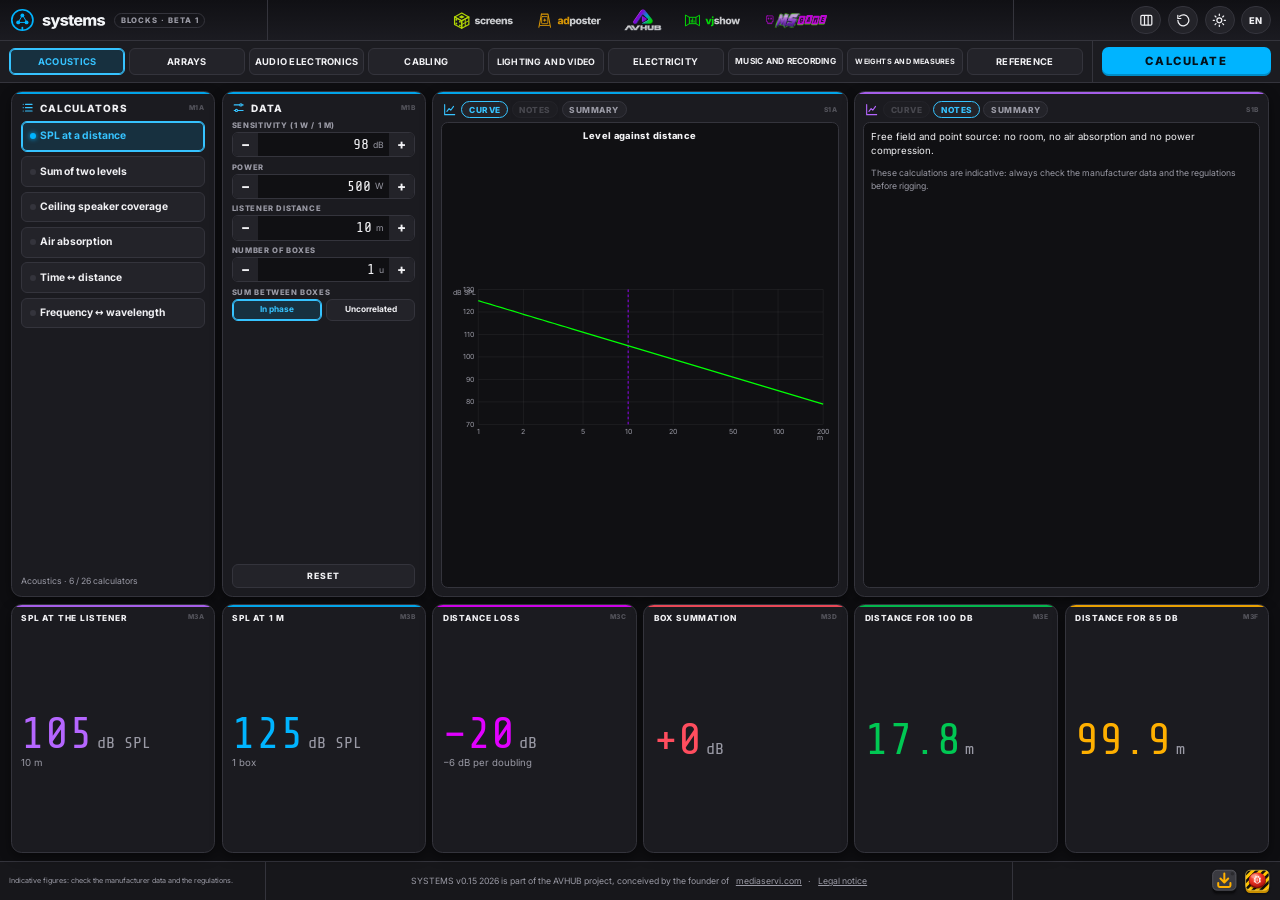
==== blocks/index.html @ 03fbb6fd "v0.15 (beta): SYSTEMS en una pantalla (BLOCKS beta 1) en blocks/ y pie común nuevo Co-Authored-By: C" ====
<!doctype html>
<html lang="es" data-tema="oscuro">
<head>
<meta charset="utf-8">
<meta name="viewport" content="width=device-width, initial-scale=1, viewport-fit=cover">
<title>SYSTEMS · BLOCKS beta</title>
<meta name="robots" content="noindex">
<meta name="description" content="Beta de la interfaz BLOCKS de AVHUB (todo en una pantalla) aplicada a los calculadores de SYSTEMS.">
<meta name="theme-color" content="#0e0e11">
<link rel="icon" href="../assets/favicon.svg" type="image/svg+xml">
<link rel="stylesheet" href="blocks.css?v=0.15">
</head>
<body>
<!-- SYSTEMS · BLOCKS beta · mediaservi.com · GPL-3.0 · misma plantilla de bloques fijos que SCREENS (blocks.css), con los calculadores de calculos.js -->
<div id="app"></div>
<noscript>SYSTEMS necesita JavaScript.</noscript>
<script src="../credito.js?v=0.15"></script>
<script src="../fallo.js?v=0.15"></script>
<script src="../instalar.js?v=0.15"></script>
<script type="module" src="systems.js?v=0.15"></script>
</body>
</html>
---- blocks/blocks.css ----
/* SYSTEMS · BLOCKS beta · interfaz por bloques fijos de AVHUB (la misma plantilla que SCREENS) · mediaservi.com · GPL-3.0
   Cabecera (logos) · franja de grupos y CALCULAR · rejilla de 6 × 3 · pie. Nada se desplaza por fuera en escritorio y TV:
   todo se mide en «u» (una 1920.ª parte del ancho o una 1080.ª del alto, lo que antes se acabe). En el móvil los bloques se apilan. */
@font-face { font-family: 'Inter'; font-weight: 400 600; font-display: swap; src: url(../assets/fonts/inter-latin-400-normal.woff2) format('woff2'); }
@font-face { font-family: 'Inter'; font-weight: 700; font-display: swap; src: url(../assets/fonts/inter-latin-700-normal.woff2) format('woff2'); }
@font-face { font-family: 'Inter'; font-weight: 800 900; font-display: swap; src: url(../assets/fonts/inter-latin-800-normal.woff2) format('woff2'); }
@font-face { font-family: 'Share Tech Mono'; font-weight: 400; font-display: swap; src: url(../assets/fonts/share-tech-mono-latin-400-normal.woff2) format('woff2'); }
:root { --u: min(calc(100vw / 1920), calc(100dvh / 1080)); color-scheme: dark;
  --fondo: #0e0e11; --franja: #17171b; --franja2: #1c1c21; --blk: #1b1b20; --blk2: #232329; --linea: #34343c; --txt: #f1f1f4; --tenue: #9a9aa5; --campo: #101013;
  --marca: #00b4ff; --marca-txt: #36c3ff; --sombra: 0 calc(var(--u) * 6) calc(var(--u) * 18) rgba(0, 0, 0, .45); --rejilla: rgba(255, 255, 255, .09); }
:root[data-tema="claro"] { color-scheme: light; --fondo: #b9bcc3; --franja: #d3d5da; --franja2: #c8cad0; --blk: #e3e4e8; --blk2: #d6d8dd; --linea: #a4a7b0; --txt: #17181c; --tenue: #555963; --campo: #f0f1f3;
  --marca: #0a8fd0; --marca-txt: #00679c; --sombra: 0 calc(var(--u) * 5) calc(var(--u) * 14) rgba(40, 44, 56, .28); --rejilla: rgba(0, 0, 0, .12); }
* { box-sizing: border-box; }
html, body { margin: 0; height: 100%; overflow: hidden; background: var(--fondo); color: var(--txt); font-family: Inter, system-ui, Arial, sans-serif; font-size: calc(var(--u) * 17); -webkit-font-smoothing: antialiased; }
button, input, select { font: inherit; color: inherit; }
button { cursor: pointer; }
.blocks { position: fixed; inset: 0; display: grid; grid-template-columns: minmax(0, 1fr); grid-template-rows: calc(var(--u) * 62) calc(var(--u) * 62) minmax(0, 1fr) calc(var(--u) * 58); }
.franja { display: grid; min-height: 0; min-width: 0; border-bottom: 1px solid var(--linea); background: var(--franja); }
.franja > * { display: flex; align-items: center; min-width: 0; padding: 0 calc(var(--u) * 14); gap: calc(var(--u) * 10); }
.franja > * + * { border-left: 1px solid var(--linea); }
.f-h1 { grid-template-columns: 400fr 1120fr 400fr; background: linear-gradient(180deg, #101014, #1b1b21); border-bottom-color: #34343c; color: #f1f1f4; }
.f-hm { grid-template-columns: 1638fr 282fr; background: var(--franja2); }
.f-f1 { grid-template-columns: 398fr 1120fr 402fr; border-top: 1px solid var(--linea); border-bottom: 0; }
.marca { display: flex; align-items: center; border: 0; background: none; padding: 0; height: 100%; }
.marca img { height: calc(var(--u) * 40); width: auto; display: block; }
.chip { font-size: calc(var(--u) * 11.5); font-weight: 800; letter-spacing: .12em; text-transform: uppercase; color: #9a9aa5; border: 1px solid #34343c; border-radius: 99px; padding: calc(var(--u) * 3) calc(var(--u) * 9); white-space: nowrap; }
.fam { justify-content: center; gap: calc(var(--u) * 34) !important; }
.fam a { display: flex; align-items: center; opacity: .82; }
.fam a:hover, .fam a:focus-visible { opacity: 1; outline: none; }
.fam img { height: calc(var(--u) * 26); width: auto; display: block; }
.fam a.hub img { height: calc(var(--u) * 34); }
.h1r { justify-content: flex-end; }
.ic-bt { flex: none; display: inline-flex; align-items: center; justify-content: center; min-width: calc(var(--u) * 42); height: calc(var(--u) * 42); border-radius: 99px; border: 1px solid #34343c; background: #232329; color: #f1f1f4; padding: 0 calc(var(--u) * 10); font-size: calc(var(--u) * 14); font-weight: 800; letter-spacing: .06em; text-decoration: none; }
.ic-bt:hover, .ic-bt:focus-visible { border-color: var(--marca); color: var(--marca); outline: none; }
.ic-bt svg { width: calc(var(--u) * 22); height: calc(var(--u) * 22); }
.grupos { gap: calc(var(--u) * 6) !important; }
.tog { flex: 1 1 0; min-width: 0; display: inline-flex; align-items: center; justify-content: center; gap: calc(var(--u) * 6); min-height: calc(var(--u) * 40); padding: 0 calc(var(--u) * 8); border-radius: calc(var(--u) * 9); border: 1px solid var(--linea); background: var(--blk2); font-size: calc(var(--u) * 14); font-weight: 700; letter-spacing: .03em; text-transform: uppercase; white-space: nowrap; overflow: hidden; }
.tog:hover { border-color: var(--marca-txt); }
.tog[aria-pressed="true"] { border-color: var(--marca-txt); color: var(--marca-txt); background: color-mix(in srgb, var(--marca) 14%, var(--blk)); box-shadow: inset 0 0 0 1px var(--marca-txt); }
.pri { flex: 1; min-height: calc(var(--u) * 44); border: 0; border-radius: calc(var(--u) * 10); background: var(--marca); color: #04121b; font-weight: 900; letter-spacing: .14em; font-size: calc(var(--u) * 17); text-transform: uppercase; box-shadow: inset 0 calc(var(--u) * -3) 0 rgba(0, 0, 0, .22); }
.pri:hover, .pri:focus-visible { filter: brightness(1.12); outline: none; }
.pri.pulso { animation: pulso .5s; }
@keyframes pulso { 50% { filter: brightness(1.5); transform: scale(.97); } }
.sec { min-height: calc(var(--u) * 36); border-radius: calc(var(--u) * 9); border: 1px solid var(--linea); background: var(--blk2); font-size: calc(var(--u) * 13); font-weight: 800; letter-spacing: .1em; text-transform: uppercase; padding: 0 calc(var(--u) * 12); }
.sec:hover, .sec:focus-visible { border-color: var(--marca-txt); color: var(--marca-txt); outline: none; }
.rejilla { min-height: 0; min-width: 0; display: grid; grid-template-columns: repeat(6, minmax(0, 1fr)); grid-template-rows: repeat(3, minmax(0, 1fr)); gap: calc(var(--u) * 10); padding: calc(var(--u) * 12) calc(var(--u) * 16);
  grid-template-areas: "ma mb s1a s1a s1b s1b" "ma mb s1a s1a s1b s1b" "m3a m3b m3c m3d m3e m3f"; }
.blk { min-width: 0; min-height: 0; display: flex; flex-direction: column; background: var(--blk); border: 1px solid var(--linea); border-radius: calc(var(--u) * 16); box-shadow: var(--sombra); overflow: hidden; position: relative; }
.blk::before { content: ''; position: absolute; left: 0; right: 0; top: 0; height: calc(var(--u) * 4); background: var(--ac, var(--marca)); opacity: .9; }
.blk-cab { flex: none; display: flex; align-items: center; gap: calc(var(--u) * 8); padding: calc(var(--u) * 14) calc(var(--u) * 14) calc(var(--u) * 6); font-size: calc(var(--u) * 15); font-weight: 800; letter-spacing: .1em; text-transform: uppercase; color: var(--tenue); white-space: nowrap; min-width: 0; }
.blk-cab b { color: var(--txt); font-weight: 800; overflow: hidden; text-overflow: ellipsis; min-width: 0; }
.blk-cab svg { flex: none; width: calc(var(--u) * 20); height: calc(var(--u) * 20); color: var(--ac, var(--marca-txt)); }
.blk-cab .sep { flex: 1; }
.blk-cab .id { font-size: calc(var(--u) * 10); letter-spacing: .08em; opacity: .45; }
.blk-cu { flex: 1; min-height: 0; overflow: auto; padding: calc(var(--u) * 4) calc(var(--u) * 14) calc(var(--u) * 12); display: flex; flex-direction: column; gap: calc(var(--u) * 8); scrollbar-width: thin; }
.blk-pie { flex: none; display: flex; gap: calc(var(--u) * 8); padding: 0 calc(var(--u) * 14) calc(var(--u) * 12); }
.blk-pie > * { flex: 1; }
.lista .tog { flex: none; justify-content: flex-start; min-height: calc(var(--u) * 46); text-transform: none; font-size: calc(var(--u) * 15.5); letter-spacing: 0; white-space: normal; line-height: 1.15; text-align: left; padding: calc(var(--u) * 4) calc(var(--u) * 12); }
.lista .tog i { flex: none; width: calc(var(--u) * 9); height: calc(var(--u) * 9); border-radius: 50%; background: var(--linea); }
.lista .tog[aria-pressed="true"] i { background: var(--marca); box-shadow: 0 0 calc(var(--u) * 8) var(--marca); }
.campo { flex: none; display: flex; flex-direction: column; gap: calc(var(--u) * 3); min-width: 0; }
.campo > label { font-size: calc(var(--u) * 11.5); font-weight: 800; letter-spacing: .08em; text-transform: uppercase; color: var(--tenue); white-space: nowrap; overflow: hidden; text-overflow: ellipsis; }
.fila { display: flex; gap: calc(var(--u) * 6); min-width: 0; flex-wrap: wrap; }
.fila .tog { flex: 1 1 30%; min-height: calc(var(--u) * 34); font-size: calc(var(--u) * 12.5); text-transform: none; letter-spacing: 0; white-space: normal; line-height: 1.1; padding: calc(var(--u) * 3) calc(var(--u) * 6); }
.paso { display: flex; align-items: stretch; border: 1px solid var(--linea); border-radius: calc(var(--u) * 9); background: var(--campo); overflow: hidden; min-height: calc(var(--u) * 38); }
.paso button { flex: none; width: calc(var(--u) * 38); border: 0; background: var(--blk2); font-size: calc(var(--u) * 20); font-weight: 800; line-height: 1; }
.paso button:hover { color: var(--marca-txt); }
.paso input { flex: 1; min-width: 0; width: 100%; border: 0; background: transparent; text-align: right; padding: 0 calc(var(--u) * 6); font-family: 'Share Tech Mono', monospace; font-size: calc(var(--u) * 22); outline: none; -moz-appearance: textfield; }
.paso input::-webkit-outer-spin-button, .paso input::-webkit-inner-spin-button { -webkit-appearance: none; }
.paso span { display: flex; align-items: center; padding: 0 calc(var(--u) * 8) 0 0; color: var(--tenue); font-size: calc(var(--u) * 13); white-space: nowrap; }
select.sel { min-height: calc(var(--u) * 38); border: 1px solid var(--linea); border-radius: calc(var(--u) * 9); background: var(--campo); padding: 0 calc(var(--u) * 8); font-size: calc(var(--u) * 14); width: 100%; }
.ayuda { margin: 0; color: var(--tenue); font-size: calc(var(--u) * 13); line-height: 1.35; }
/* las dos vistas grandes */
.blk.pant .blk-cu { padding: 0 calc(var(--u) * 12) calc(var(--u) * 12); overflow: hidden; }
.vistas { display: flex; gap: calc(var(--u) * 5); min-width: 0; flex: 0 1 auto; order: -1; }
.blk.pant .blk-cab svg { order: -2; }
.vistas button:disabled { cursor: default; }
.vistas button { border: 1px solid var(--linea); background: var(--blk2); border-radius: 99px; font-size: calc(var(--u) * 12.5); font-weight: 800; letter-spacing: .06em; text-transform: uppercase; padding: calc(var(--u) * 4) calc(var(--u) * 10); white-space: nowrap; }
.vistas button[aria-pressed="true"] { border-color: var(--marca-txt); color: var(--marca-txt); }
.vis { flex: 1; min-height: 0; display: flex; flex-direction: column; align-items: center; justify-content: center; gap: calc(var(--u) * 6); background: var(--campo); border: 1px solid var(--linea); border-radius: calc(var(--u) * 10); padding: calc(var(--u) * 10); overflow: hidden; }
.vis > svg, .vis > canvas { flex: 1; min-height: 0; max-width: 100%; max-height: 100%; width: 100%; height: auto; }
.vis > canvas { width: auto; aspect-ratio: 1; border-radius: calc(var(--u) * 6); }
.vis svg text { fill: var(--tenue); font-family: Inter, sans-serif; }
.vis svg [stroke="rgba(255,255,255,.08)"] { stroke: var(--rejilla); }
.vis h3 { flex: none; margin: 0; font-size: calc(var(--u) * 14); font-weight: 800; letter-spacing: .04em; text-align: center; }
.vis h3 small { display: block; font-weight: 500; color: var(--tenue); font-size: calc(var(--u) * 12); letter-spacing: 0; }
.ley { flex: none; display: flex; gap: calc(var(--u) * 14); flex-wrap: wrap; justify-content: center; font-size: calc(var(--u) * 12.5); color: var(--tenue); }
.ley i { display: inline-block; width: calc(var(--u) * 14); height: calc(var(--u) * 4); border-radius: 2px; margin-right: calc(var(--u) * 5); vertical-align: middle; }
.escala { flex: none; display: flex; align-items: center; gap: calc(var(--u) * 8); font-size: calc(var(--u) * 12); color: var(--tenue); width: 70%; }
.escala .b { flex: 1; height: calc(var(--u) * 8); border-radius: 99px; background: linear-gradient(90deg, #0b1030, #1244c4, #00b4ff, #00ff04, #ffe100, #ff4d5e); }
.muestra { flex: 1; width: 100%; border-radius: calc(var(--u) * 10); border: 1px solid var(--linea); min-height: calc(var(--u) * 80); }
.vis.texto { align-items: stretch; justify-content: flex-start; overflow: auto; scrollbar-width: thin; }
.tabla { width: 100%; border-collapse: collapse; font-size: calc(var(--u) * 14.5); }
.tabla th { position: sticky; top: 0; background: var(--blk2); text-align: left; font-size: calc(var(--u) * 11.5); letter-spacing: .08em; text-transform: uppercase; color: var(--tenue); padding: calc(var(--u) * 7) calc(var(--u) * 8); }
.tabla td { padding: calc(var(--u) * 7) calc(var(--u) * 8); border-top: 1px solid var(--linea); font-family: 'Share Tech Mono', monospace; }
.resumen { display: grid; grid-template-columns: repeat(2, minmax(0, 1fr)); gap: calc(var(--u) * 8); }
.resumen > div { border: 1px solid var(--linea); border-radius: calc(var(--u) * 9); padding: calc(var(--u) * 8) calc(var(--u) * 10); background: var(--blk); min-width: 0; }
.resumen .t { font-size: calc(var(--u) * 11); font-weight: 800; letter-spacing: .08em; text-transform: uppercase; color: var(--tenue); }
.resumen .v { font-family: 'Share Tech Mono', monospace; font-size: calc(var(--u) * 22); }
.resumen .v small { font-size: .6em; color: var(--tenue); margin-left: .3em; }
.resumen .s { font-size: calc(var(--u) * 12); color: var(--tenue); }
.notas p { margin: 0 0 calc(var(--u) * 8); font-size: calc(var(--u) * 14.5); line-height: 1.45; }
.notas p.av { color: var(--tenue); font-size: calc(var(--u) * 13); }
/* las seis cifras de abajo */
.blk.res .blk-cu { justify-content: center; gap: calc(var(--u) * 2); padding-bottom: calc(var(--u) * 14); overflow: hidden; }
.blk.res .blk-cab b { overflow: visible; flex: 1; }
.blk.res .blk-cab .sep { display: none; }
.blk.res .blk-cab { font-size: calc(var(--u) * 12.5); padding-bottom: 0; white-space: normal; line-height: 1.15; min-height: calc(var(--u) * 46); align-items: flex-start; }
.blk.res .v { font-family: 'Share Tech Mono', monospace; font-size: calc(var(--u) * 66); line-height: 1; color: var(--ac); white-space: nowrap; }
.blk.res .v small { font-size: .38em; color: var(--tenue); margin-left: .25em; }
.blk.res .s { font-size: calc(var(--u) * 14.5); color: var(--tenue); line-height: 1.25; }
.blk.res.vacio { opacity: .45; }
.f-f1 { font-size: calc(var(--u) * 13); color: var(--tenue); }
.f-f1 .cred { justify-content: center; text-align: center; white-space: nowrap; overflow: hidden; }
.f-f1 a { color: inherit; }
.f-f1 .der { justify-content: flex-end; }
.f-f1 .av { white-space: nowrap; overflow: hidden; display: block; line-height: calc(var(--u) * 58); }
:root[data-tema="claro"] .vis svg rect[fill="#17171a"] { fill: #f0f1f3; }
/* móvil y ventanas bajas: los bloques se apilan y la página se desplaza */
@media (max-width: 900px), (max-height: 520px) {
  :root { --u: calc(100vw / 430); }
  html, body { overflow: auto; height: auto; }
  .blocks { position: static; display: block; }
  .franja { display: block; }
  .franja > * { padding: calc(var(--u) * 8) calc(var(--u) * 12); border-left: 0 !important; flex-wrap: wrap; }
  .f-h1 > *:first-child { justify-content: space-between; }
  .fam { gap: calc(var(--u) * 18) !important; }
  .fam img { height: calc(var(--u) * 20); } .fam a.hub img { height: calc(var(--u) * 26); }
  .h1r { justify-content: center; }
  .grupos .tog { flex: 1 1 30%; }
  .rejilla { display: grid; grid-template-columns: repeat(2, minmax(0, 1fr)); grid-template-rows: none; grid-auto-rows: max-content; padding: calc(var(--u) * 10);
    grid-template-areas: "ma ma" "mb mb" "m3a m3b" "m3c m3d" "m3e m3f" "s1a s1a" "s1b s1b"; }
  .blk-cu { overflow: visible; }
  .blk.pant .blk-cu { overflow: visible; }
  .vis { min-height: calc(var(--u) * 260); }
  .vis.texto { max-height: calc(var(--u) * 420); }
  .blk.res .v { font-size: calc(var(--u) * 34); }
  .blk.res .blk-cab { min-height: 0; }
  .f-f1 .cred { white-space: normal; }
  .f-f1 .der { justify-content: center; }
}
@media (min-width: 600px) and (max-width: 900px), (max-height: 520px) and (min-width: 600px) {
  :root { --u: calc(100vw / 860); }
  .rejilla { grid-template-columns: repeat(6, minmax(0, 1fr)); grid-template-areas: "ma ma ma mb mb mb" "m3a m3a m3b m3b m3c m3c" "m3d m3d m3e m3e m3f m3f" "s1a s1a s1a s1b s1b s1b"; }
}
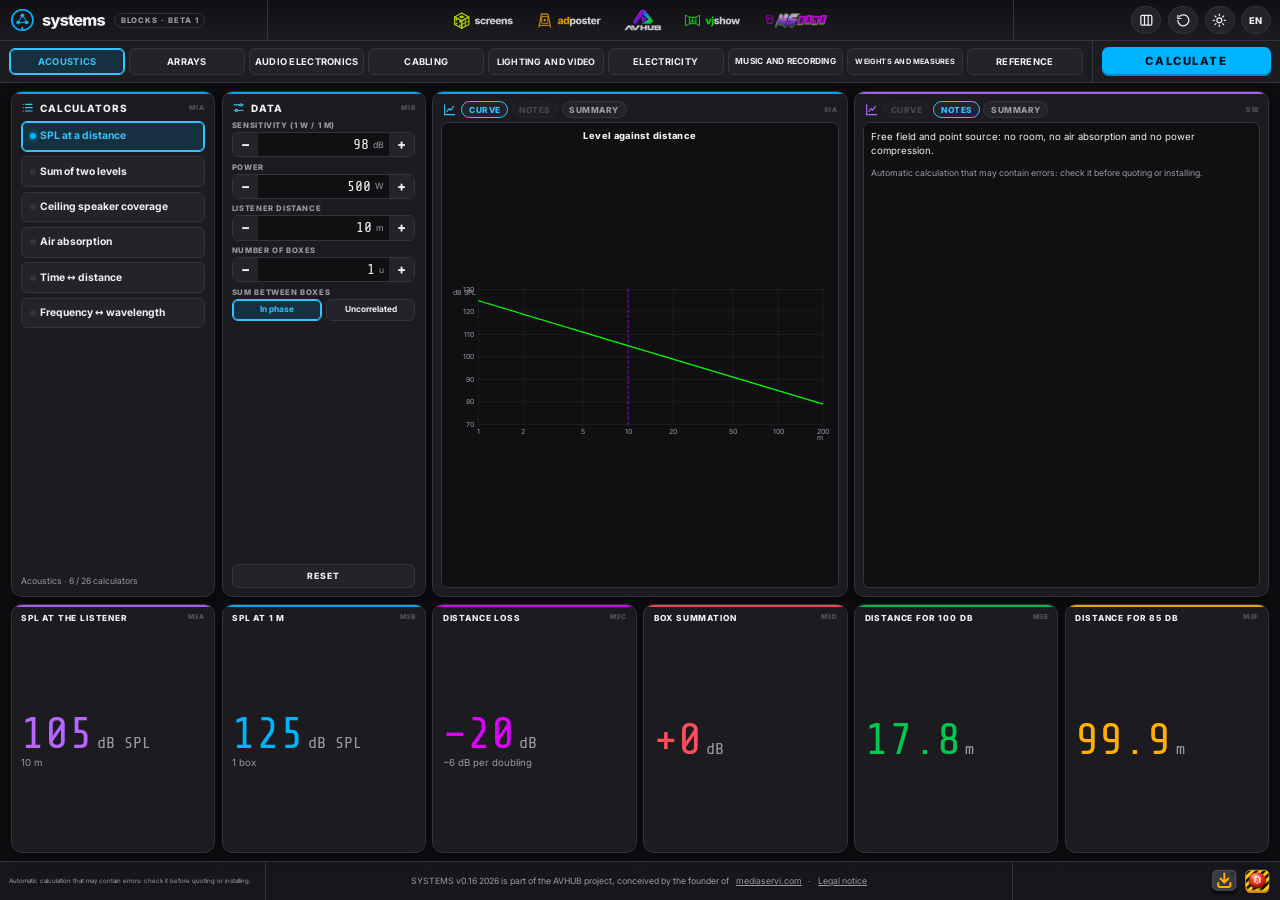
==== commit 0830c3ee: "v0.16 (beta): aviso común de las apps de cálculo («Cálculo automático que puede contener errores: re" ====
--- a/blocks/index.html
+++ b/blocks/index.html
@@ -8,15 +8,15 @@
 <meta name="description" content="Beta de la interfaz BLOCKS de AVHUB (todo en una pantalla) aplicada a los calculadores de SYSTEMS.">
 <meta name="theme-color" content="#0e0e11">
 <link rel="icon" href="../assets/favicon.svg" type="image/svg+xml">
-<link rel="stylesheet" href="blocks.css?v=0.15">
+<link rel="stylesheet" href="blocks.css?v=0.16">
 </head>
 <body>
 <!-- SYSTEMS · BLOCKS beta · mediaservi.com · GPL-3.0 · misma plantilla de bloques fijos que SCREENS (blocks.css), con los calculadores de calculos.js -->
 <div id="app"></div>
 <noscript>SYSTEMS necesita JavaScript.</noscript>
-<script src="../credito.js?v=0.15"></script>
-<script src="../fallo.js?v=0.15"></script>
-<script src="../instalar.js?v=0.15"></script>
-<script type="module" src="systems.js?v=0.15"></script>
+<script src="../credito.js?v=0.16"></script>
+<script src="../fallo.js?v=0.16"></script>
+<script src="../instalar.js?v=0.16"></script>
+<script type="module" src="systems.js?v=0.16"></script>
 </body>
 </html>
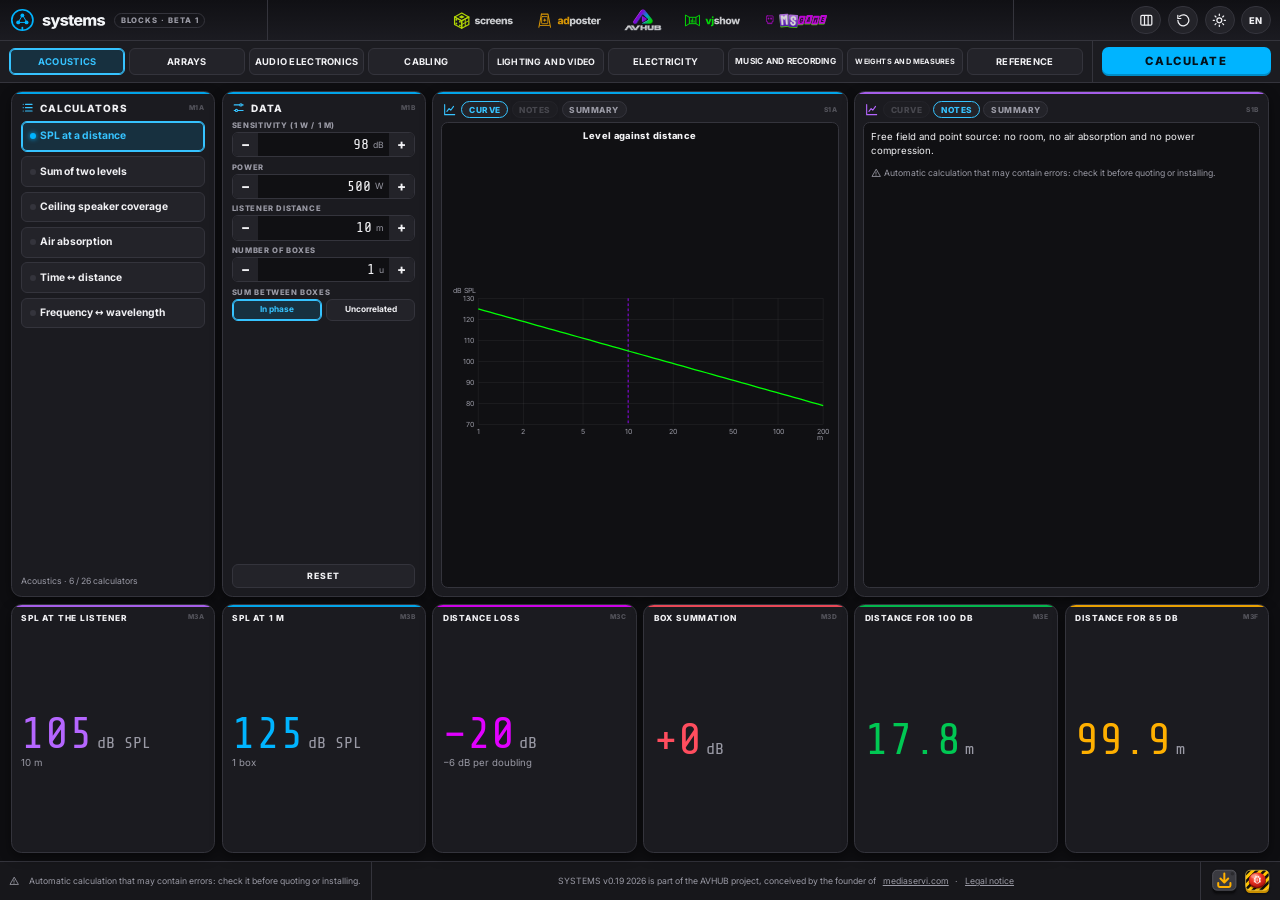
==== commit ecf19e4b: "v0.20 · Correcciones en el móvil vertical: BLOCKS deja escribir números sin perder el cursor, la fil" ====
--- a/blocks/index.html
+++ b/blocks/index.html
@@ -8,15 +8,15 @@
 <meta name="description" content="Beta de la interfaz BLOCKS de AVHUB (todo en una pantalla) aplicada a los calculadores de SYSTEMS.">
 <meta name="theme-color" content="#0e0e11">
 <link rel="icon" href="../assets/favicon.svg" type="image/svg+xml">
-<link rel="stylesheet" href="blocks.css?v=0.16">
+<link rel="stylesheet" href="blocks.css?v=0.20">
 </head>
 <body>
 <!-- SYSTEMS · BLOCKS beta · mediaservi.com · GPL-3.0 · misma plantilla de bloques fijos que SCREENS (blocks.css), con los calculadores de calculos.js -->
 <div id="app"></div>
 <noscript>SYSTEMS necesita JavaScript.</noscript>
-<script src="../credito.js?v=0.16"></script>
-<script src="../fallo.js?v=0.16"></script>
-<script src="../instalar.js?v=0.16"></script>
-<script type="module" src="systems.js?v=0.16"></script>
+<script src="../credito.js?v=0.20"></script>
+<script src="../fallo.js?v=0.20"></script>
+<script src="../instalar.js?v=0.20"></script>
+<script type="module" src="systems.js?v=0.20"></script>
 </body>
 </html>
--- a/blocks/blocks.css
+++ b/blocks/blocks.css
@@ -143,3 +143,17 @@
   :root { --u: calc(100vw / 860); }
   .rejilla { grid-template-columns: repeat(6, minmax(0, 1fr)); grid-template-areas: "ma ma ma mb mb mb" "m3a m3a m3b m3b m3c m3c" "m3d m3d m3e m3e m3f m3f" "s1a s1a s1a s1b s1b s1b"; }
 }
+
+/* v0.17 · aviso del pie: mismo tamaño que los créditos, con su triangulito, en una columna que se estira lo que haga falta */
+.f-f1 { grid-template-columns: auto minmax(0, 1fr) auto; }
+.f-f1 .av { display: flex; align-items: center; line-height: 1.25; white-space: nowrap; overflow: visible; }
+.notas p.av::before, .f-f1 .av::before { content: ''; display: inline-block; flex: none; width: 1.15em; height: 1.15em; margin-right: .4em; vertical-align: -.22em; background: currentColor; -webkit-mask: url("data:image/svg+xml,%3Csvg xmlns='http://www.w3.org/2000/svg' viewBox='0 0 24 24' fill='none' stroke='black' stroke-width='2' stroke-linecap='round' stroke-linejoin='round'%3E%3Cpath d='M12 3.6 2.4 20.2h19.2z'/%3E%3Cpath d='M12 9.6v5'/%3E%3Cpath d='M12 17.6h.01'/%3E%3C/svg%3E") center / contain no-repeat; mask: url("data:image/svg+xml,%3Csvg xmlns='http://www.w3.org/2000/svg' viewBox='0 0 24 24' fill='none' stroke='black' stroke-width='2' stroke-linecap='round' stroke-linejoin='round'%3E%3Cpath d='M12 3.6 2.4 20.2h19.2z'/%3E%3Cpath d='M12 9.6v5'/%3E%3Cpath d='M12 17.6h.01'/%3E%3C/svg%3E") center / contain no-repeat; }
+@media (max-width: 900px), (max-height: 520px) { .f-f1 .av { white-space: normal; justify-content: center; } }
+/* v0.20 · móvil: la cabecera de las vistas salta de línea si no cabe (RESUMEN, NOTAS… siempre a la vista), los grupos parten el texto en dos líneas en vez de encoger la letra y las tablas se ajustan al ancho del bloque */
+.blk.pant .blk-cab { flex-wrap: wrap; row-gap: calc(var(--u) * 5); }
+.vistas { flex-wrap: wrap; }
+@media (max-width: 900px), (max-height: 520px) {
+  .grupos .tog { white-space: normal; line-height: 1.1; text-align: center; padding-block: calc(var(--u) * 4); }
+  .vis.texto table { width: 100%; max-width: 100%; }
+  .vis.texto th, .vis.texto td { white-space: normal; overflow-wrap: anywhere; }
+}
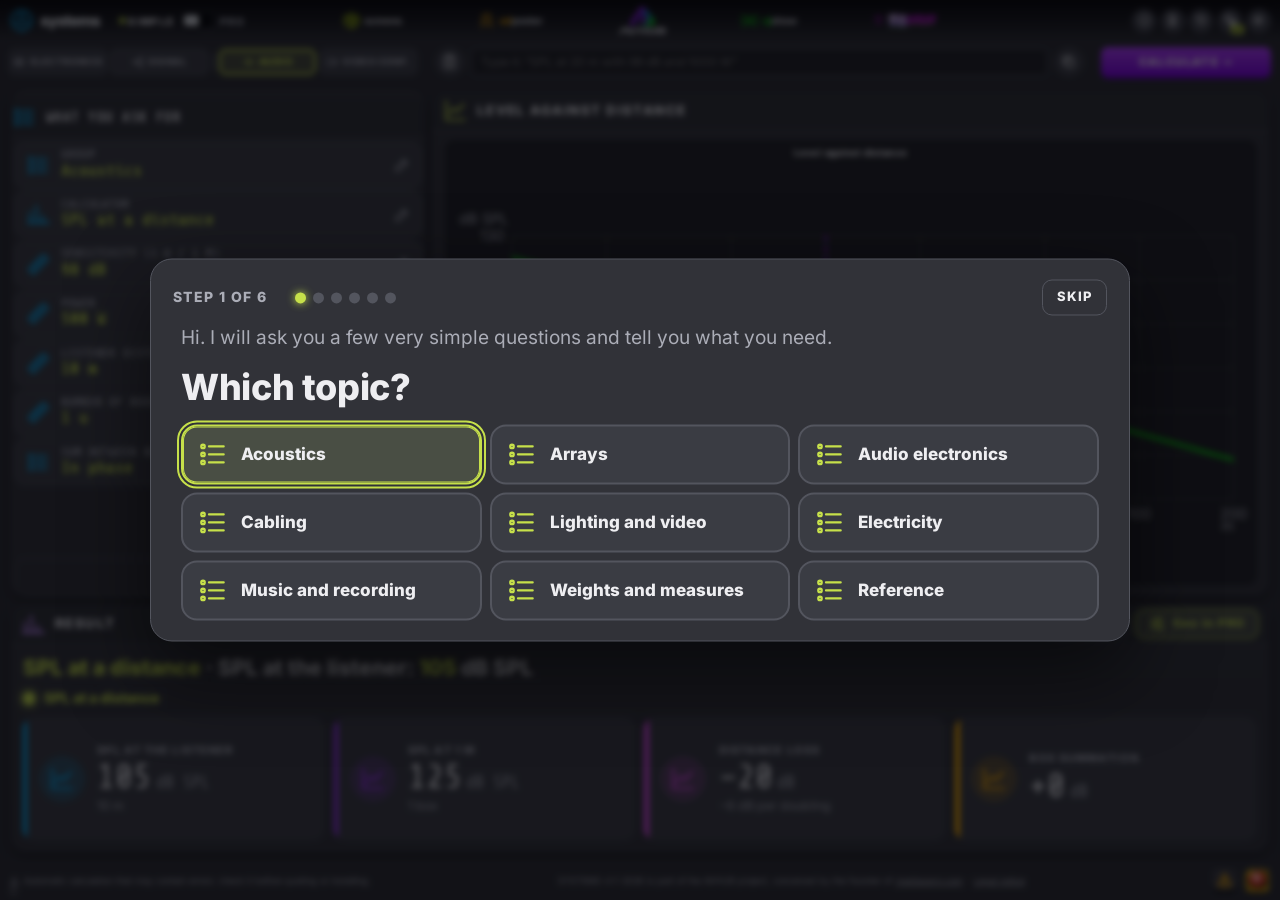
==== commit 92d6d244: "v1.1 · Una sola casa calcada de SCREENS: cabecera, barra de módulos y pie idénticos; ELECTRÓNICA (UN" ====
--- a/blocks/index.html
+++ b/blocks/index.html
@@ -1,22 +1,5 @@
-<!doctype html>
-<html lang="es" data-tema="oscuro">
-<head>
-<meta charset="utf-8">
-<meta name="viewport" content="width=device-width, initial-scale=1, viewport-fit=cover">
-<title>SYSTEMS · BLOCKS beta</title>
-<meta name="robots" content="noindex">
-<meta name="description" content="Beta de la interfaz BLOCKS de AVHUB (todo en una pantalla) aplicada a los calculadores de SYSTEMS.">
-<meta name="theme-color" content="#0e0e11">
-<link rel="icon" href="../assets/favicon.svg" type="image/svg+xml">
-<link rel="stylesheet" href="blocks.css?v=0.20">
-</head>
-<body>
-<!-- SYSTEMS · BLOCKS beta · mediaservi.com · GPL-3.0 · misma plantilla de bloques fijos que SCREENS (blocks.css), con los calculadores de calculos.js -->
-<div id="app"></div>
-<noscript>SYSTEMS necesita JavaScript.</noscript>
-<script src="../credito.js?v=0.20"></script>
-<script src="../fallo.js?v=0.20"></script>
-<script src="../instalar.js?v=0.20"></script>
-<script type="module" src="systems.js?v=0.20"></script>
-</body>
-</html>
+<!DOCTYPE html>
+<!-- SYSTEMS · la beta BLOCKS pasó a ser la consola de SYSTEMS (v1.1): esta dirección antigua lleva allí. GPL-3.0 · mediaservi.com -->
+<html lang="es"><head><meta charset="utf-8"><title>SYSTEMS</title><meta name="robots" content="noindex">
+<script>location.replace('../?mod=audio');</script>
+</head><body><a href="../?mod=audio">SYSTEMS</a></body></html>
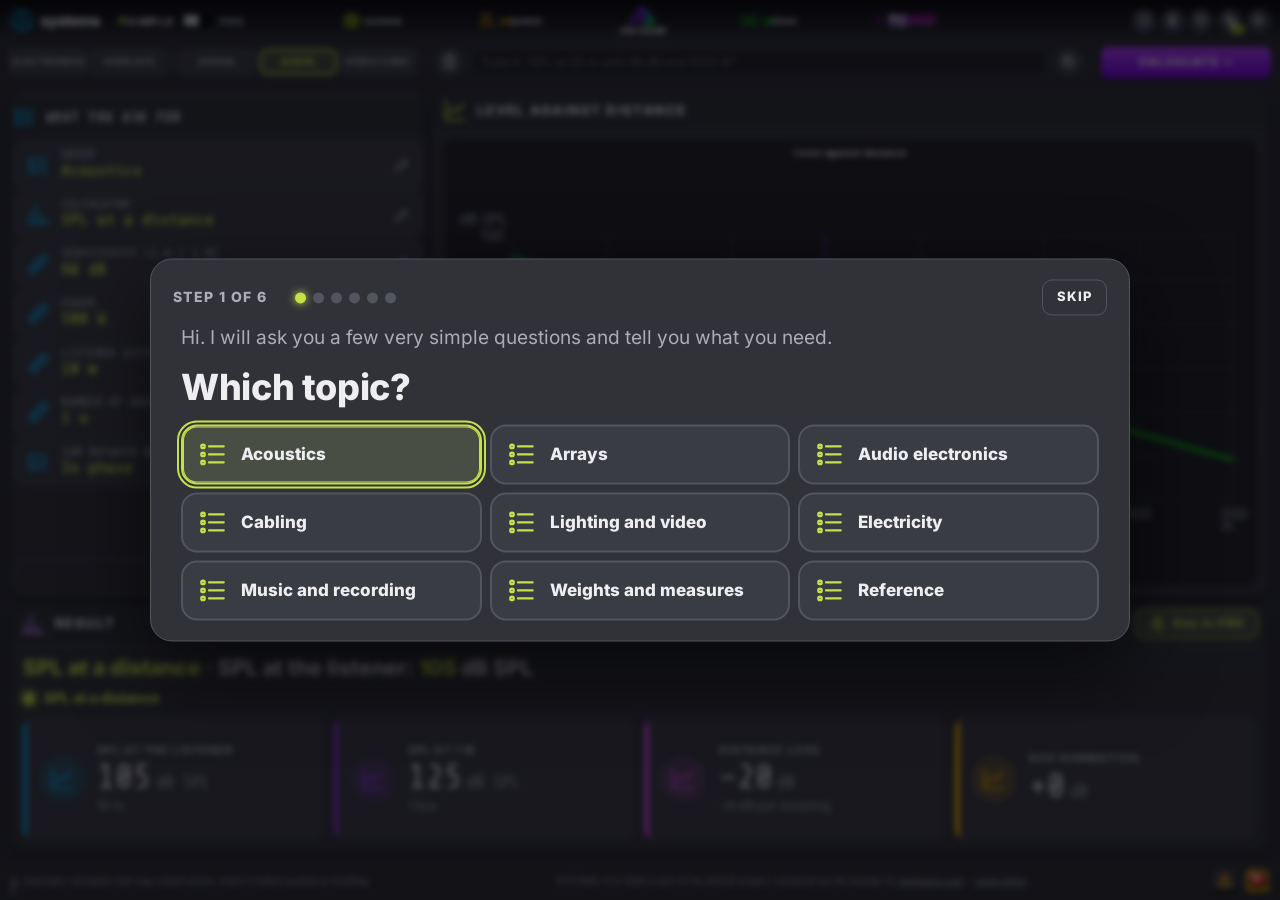
==== commit 93cd9dae: "v1.6 · sin caché: meta en las páginas y service worker que revalida siempre Co-Authored-By: Claude F" ====
--- a/blocks/index.html
+++ b/blocks/index.html
@@ -1,5 +1,5 @@
 <!DOCTYPE html>
 <!-- SYSTEMS · la beta BLOCKS pasó a ser la consola de SYSTEMS (v1.1): esta dirección antigua lleva allí. GPL-3.0 · mediaservi.com -->
-<html lang="es"><head><meta charset="utf-8"><title>SYSTEMS</title><meta name="robots" content="noindex">
+<html lang="es"><head><meta charset="utf-8"><meta http-equiv="Cache-Control" content="no-cache, no-store, must-revalidate"><meta http-equiv="Pragma" content="no-cache"><meta http-equiv="Expires" content="0"><title>SYSTEMS</title><meta name="robots" content="noindex">
 <script>location.replace('../?mod=audio');</script>
 </head><body><a href="../?mod=audio">SYSTEMS</a></body></html>
